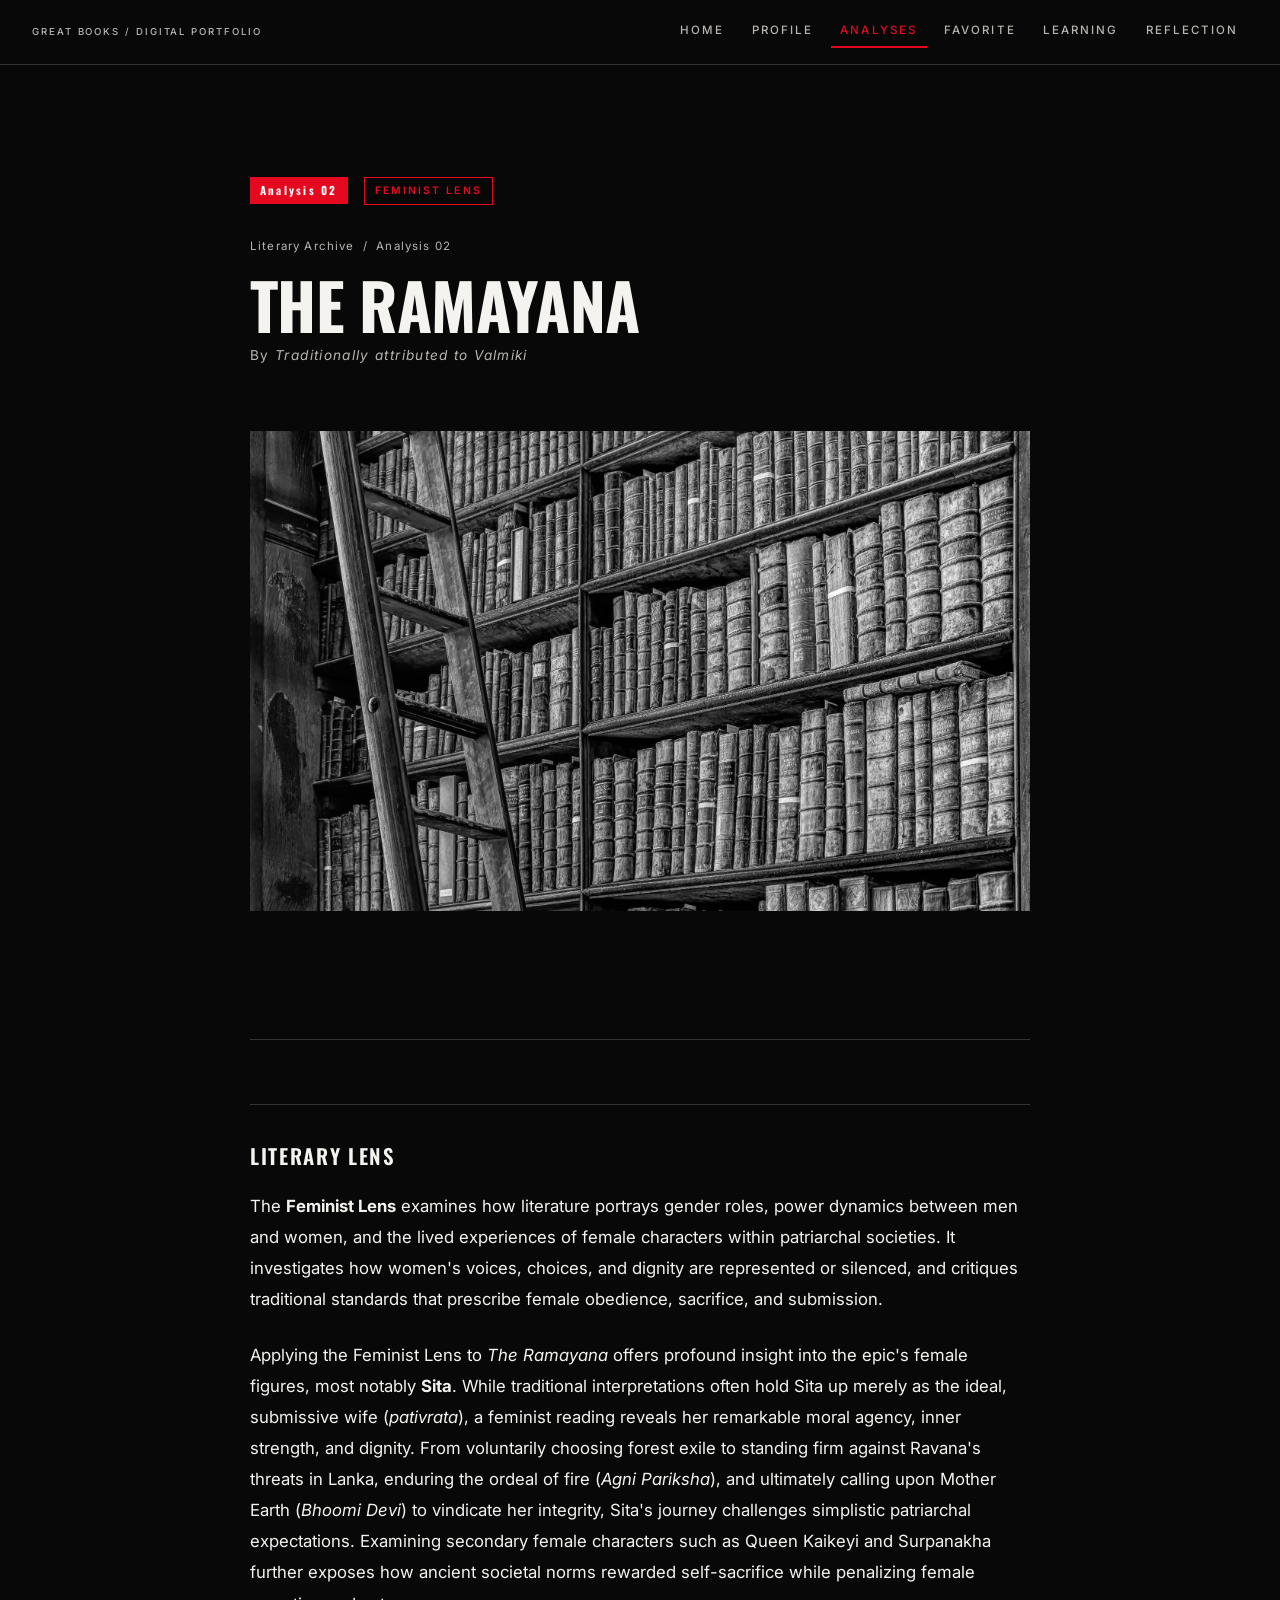
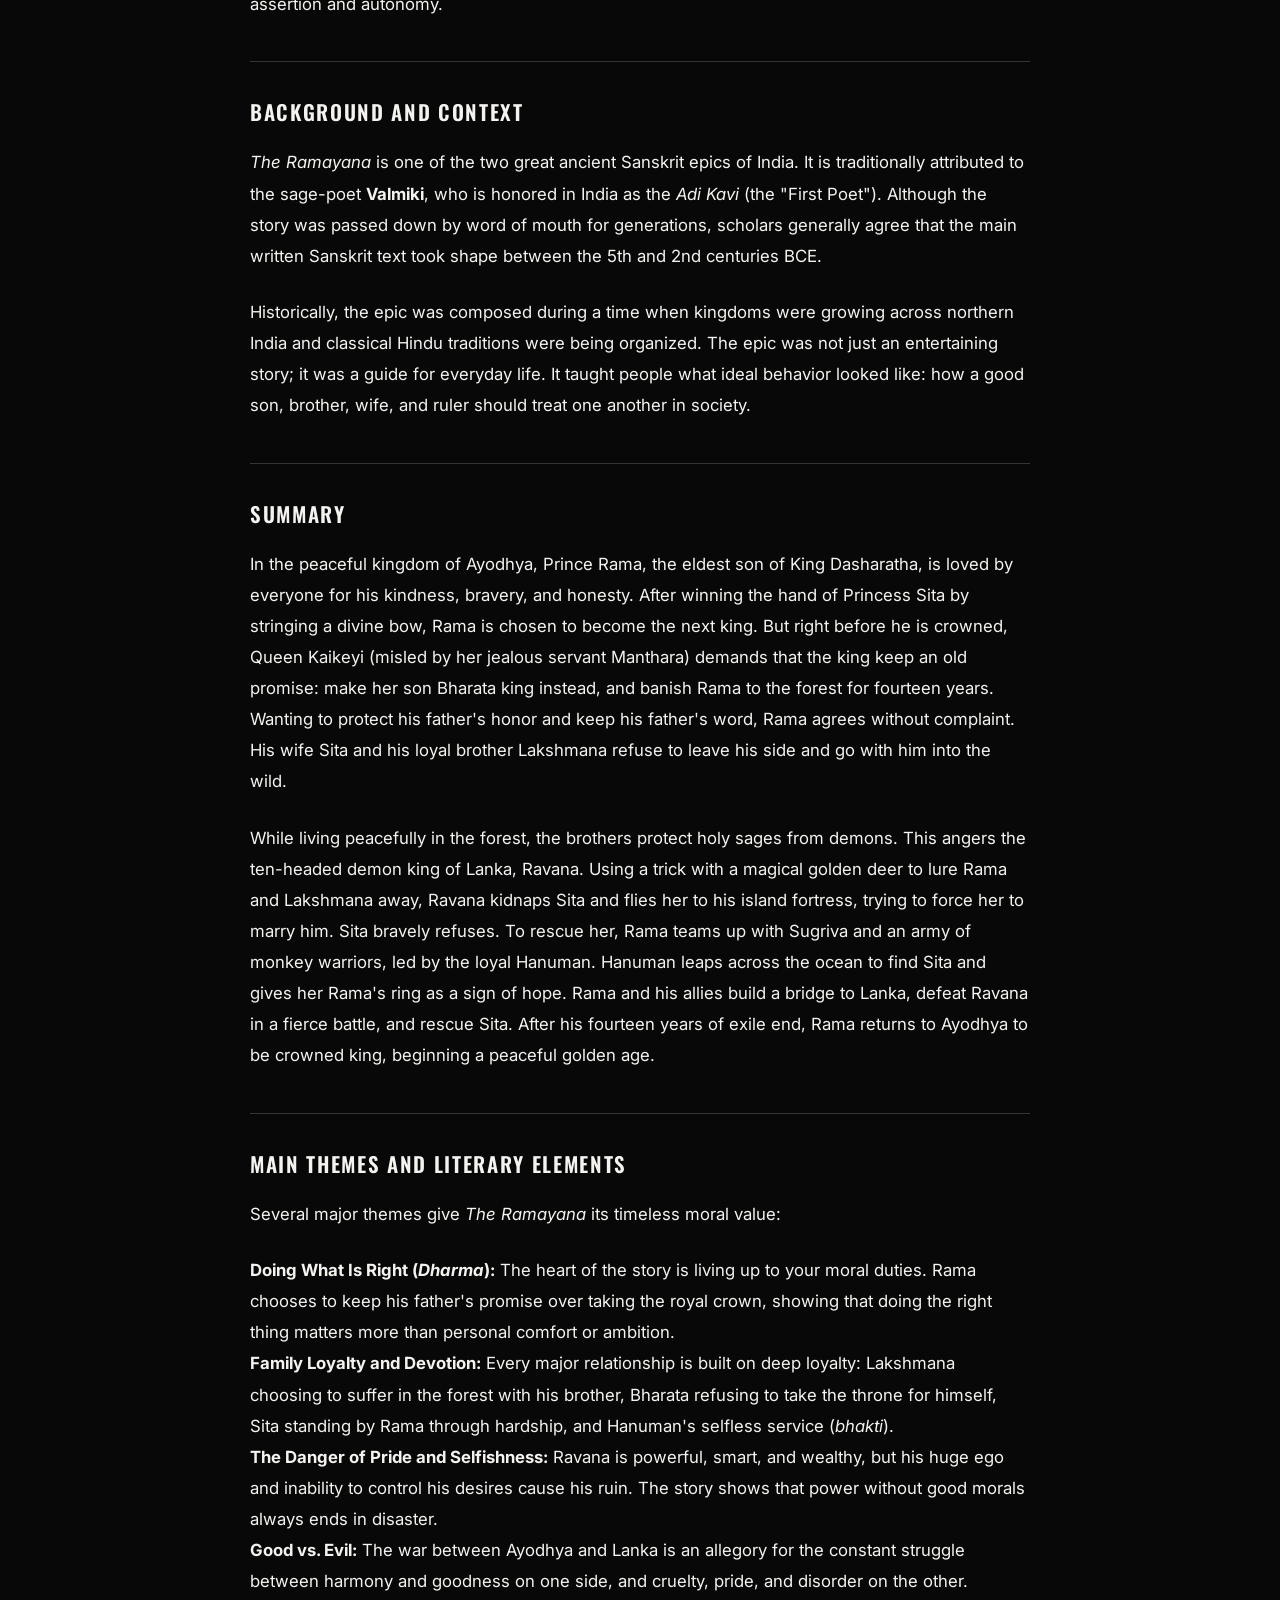
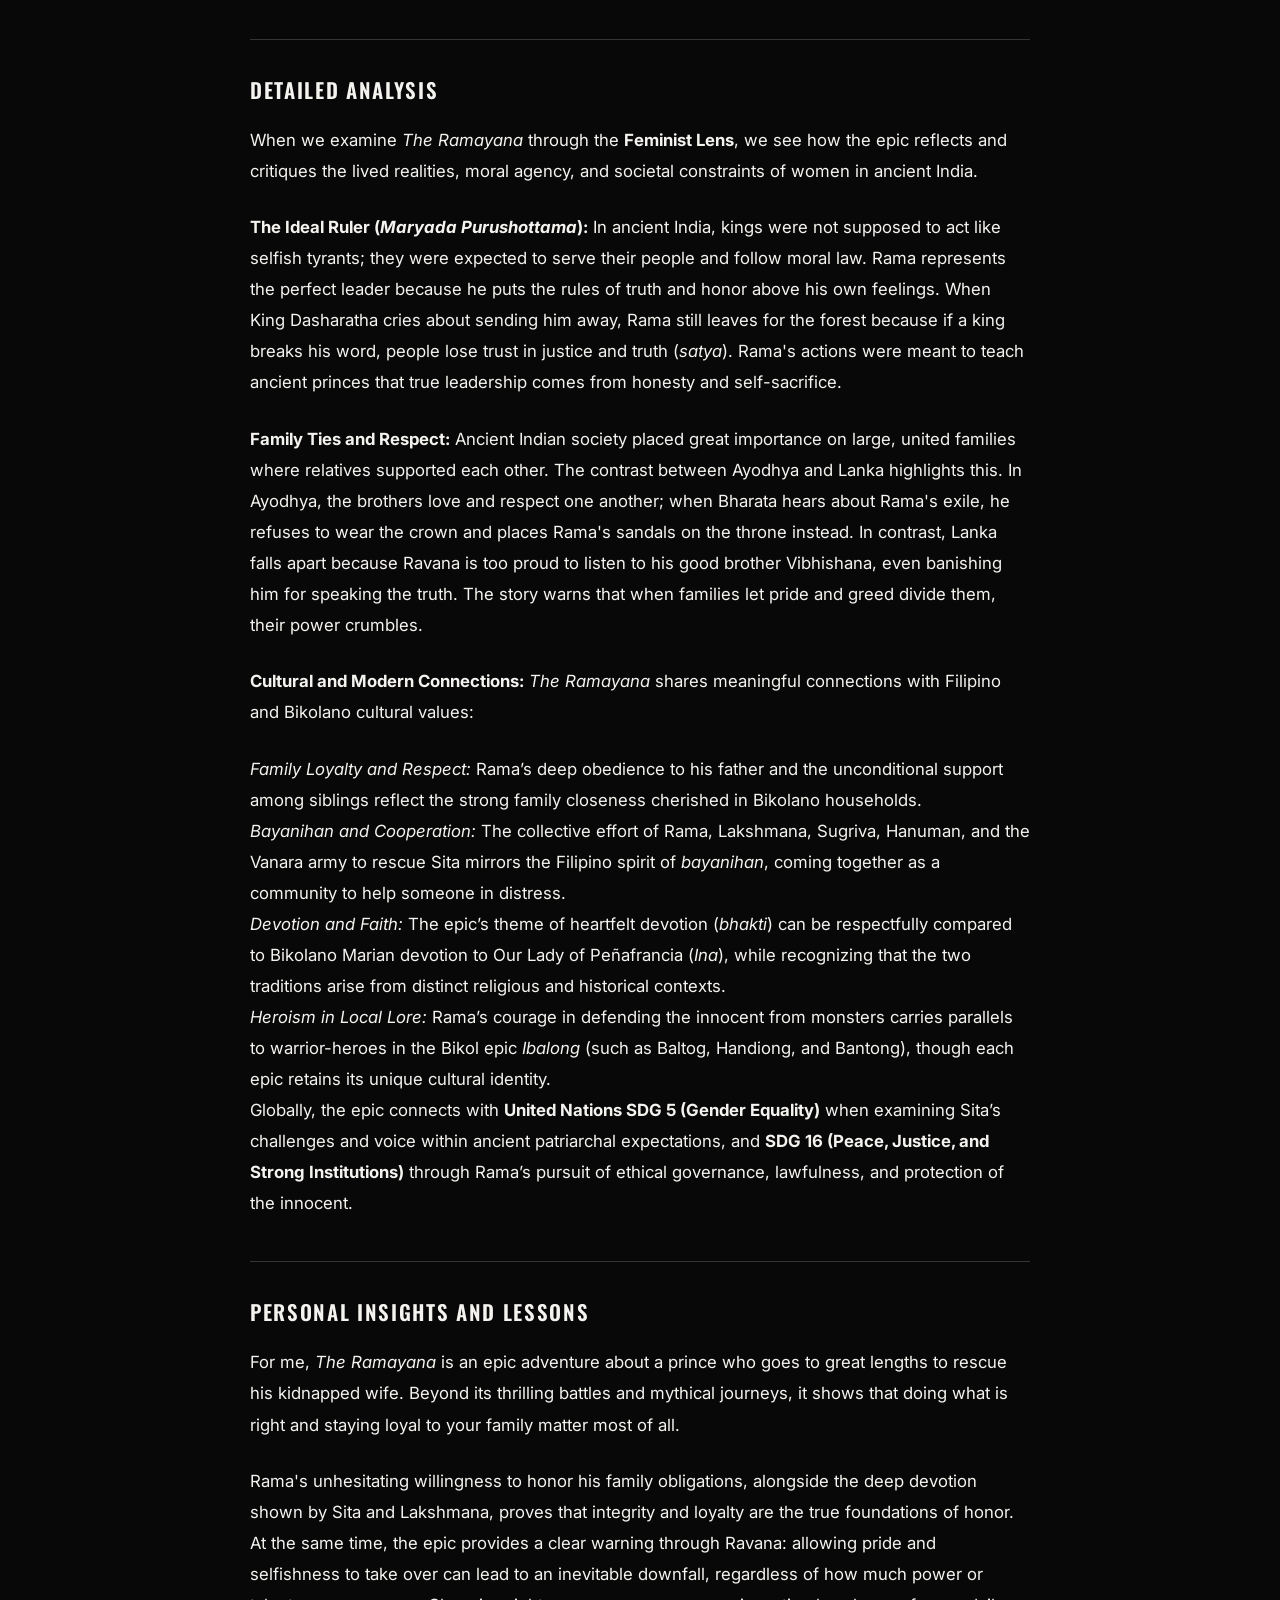
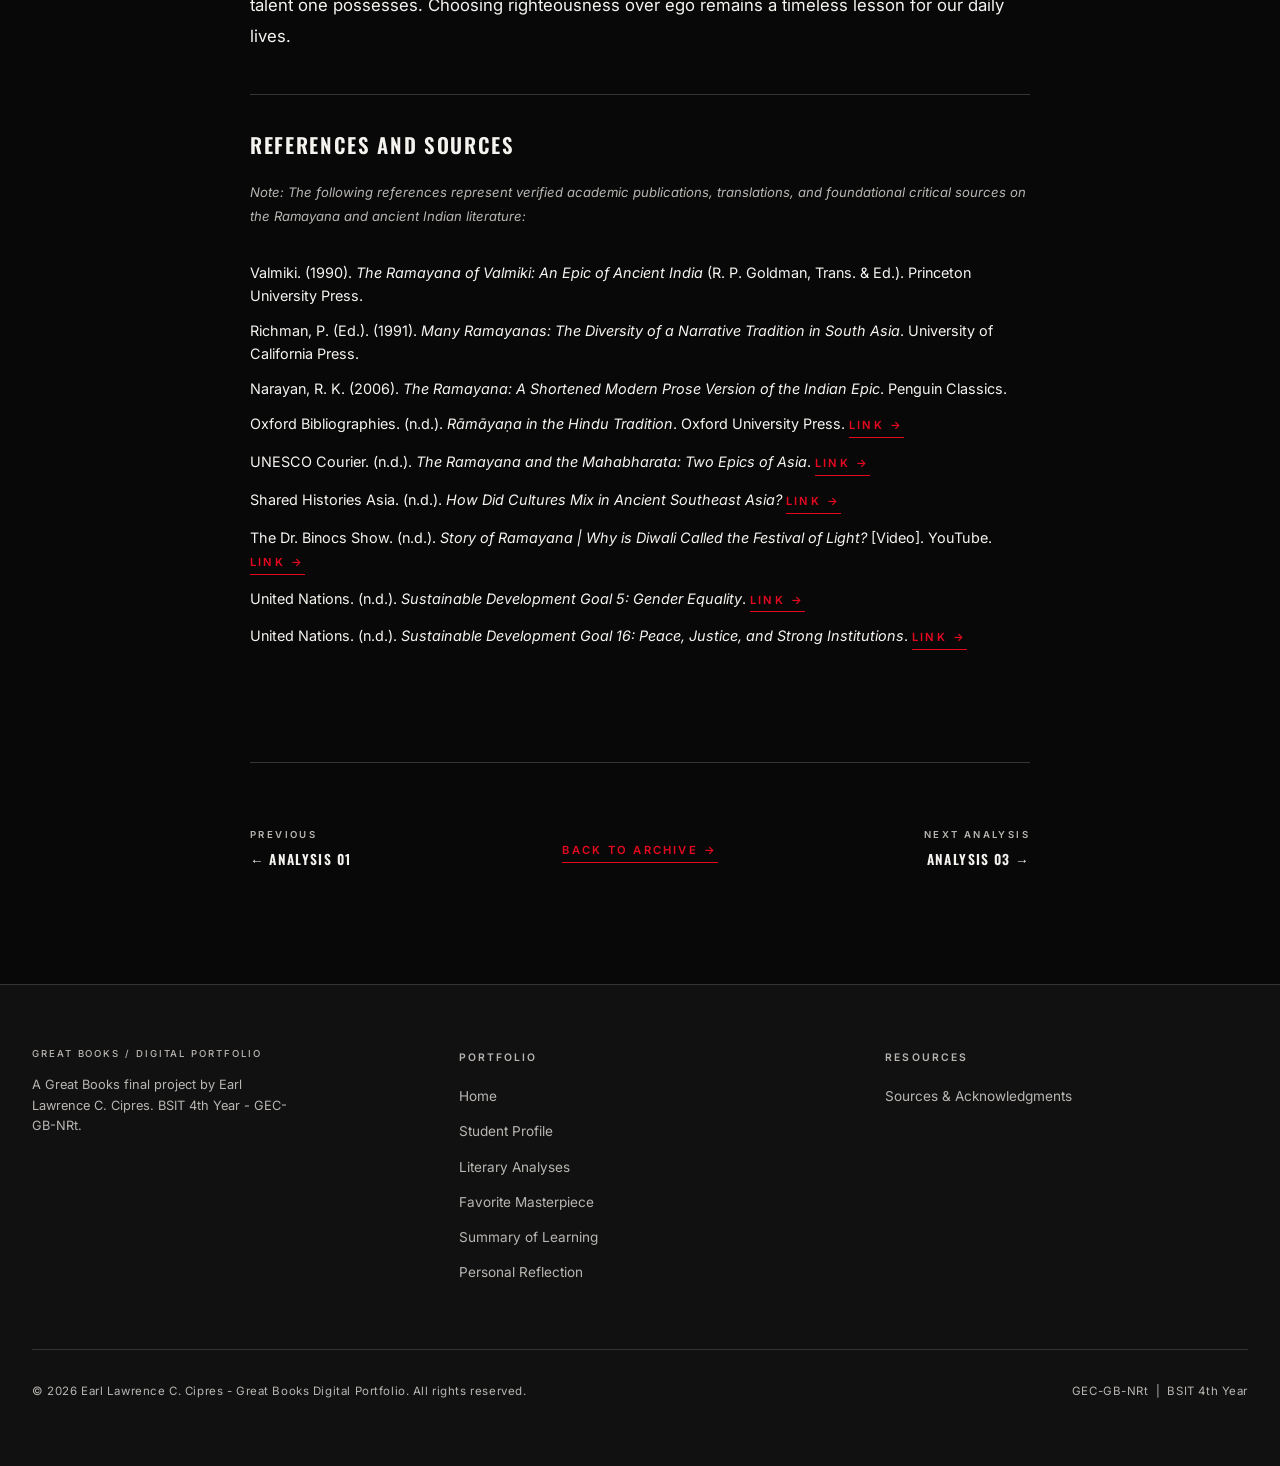
==== analysis-2.html @ d3395dc5 "Initial commit - Great Books Digital Portfolio" ====
<!DOCTYPE html>
<html lang="en">

<head>
  <meta charset="UTF-8" />
  <meta name="viewport" content="width=device-width, initial-scale=1.0" />
  <title>Analysis 02 - The Ramayana - My Literary Journey</title>
  <meta name="description"
    content="Literary analysis 02 of The Ramayana traditionally attributed to Valmiki through a Feminist Lens. Great Books Digital Portfolio by Earl Lawrence C. Cipres." />
  <link rel="stylesheet" href="css/styles.css" />
</head>

<body>

  <!-- HEADER -->
  <header class="site-header" role="banner">
    <div class="container">
      <div class="header-inner">
        <a href="index.html" class="brand" aria-label="My Literary Journey - Home">
          <span class="brand__label">Great Books / Digital Portfolio</span>
        </a>
        <nav class="nav-primary" aria-label="Primary navigation">
          <a href="index.html">Home</a>
          <a href="profile.html">Profile</a>
          <a href="analyses.html" class="active">Analyses</a>
          <a href="favorite.html">Favorite</a>
          <a href="learning.html">Learning</a>
          <a href="reflection.html">Reflection</a>
        </nav>
        <button class="nav-toggle" id="nav-toggle" aria-expanded="false" aria-controls="nav-mobile"
          aria-label="Open navigation">
          <span></span><span></span><span></span>
        </button>
      </div>
    </div>
    <nav class="nav-mobile" id="nav-mobile" aria-label="Mobile navigation">
      <a href="index.html">Home</a>
      <a href="profile.html">Profile</a>
      <a href="analyses.html" class="active">Analyses</a>
      <a href="favorite.html">Favorite</a>
      <a href="learning.html">Learning</a>
      <a href="reflection.html">Reflection</a>
      <a href="sources.html">Sources</a>
    </nav>
  </header>

  <main id="main-content">
    <div class="container" style="padding-block: var(--space-xl);">
      <div class="reading-width">

        <!-- Analysis Hero -->
        <header class="analysis-hero">

          <div class="analysis-hero-label">
            <span class="num-badge">Analysis 02</span>
            <span class="lens-tag">Feminist Lens</span>
          </div>

          <p style="font-size:0.72rem;color:var(--text-secondary);letter-spacing:0.1em;margin-bottom:var(--space-sm);">
            <a href="analyses.html" style="color:var(--text-secondary);transition:color 0.2s;"
              onmouseover="this.style.color='var(--accent-red)'"
              onmouseout="this.style.color='var(--text-secondary)'">Literary Archive</a>
            &nbsp;/&nbsp; Analysis 02
          </p>

          <h1 class="headline-lg">The Ramayana</h1>

          <p
            style="font-family:var(--font-body);font-size:0.85rem;color:var(--text-secondary);letter-spacing:0.1em;margin-top:0.5rem;">
            By <em>Traditionally attributed to Valmiki</em>
          </p>

          <!-- Hero Image -->
          <div class="analysis-img-wrap">
            <img src="assets/images/archive-literature.jfif" alt="The Ramayana - traditionally attributed to Valmiki"
              class="img-grayscale" style="width:100%;max-height:480px;object-fit:cover;display:block;"
              loading="lazy" />
          </div>

        </header>

        <!--
          =======================================================
           ANALYSIS BODY: The Ramayana
          =======================================================
        -->
        <article class="analysis-body">

          <!-- ── SECTION 1: LITERARY LENS ──────────────────── -->
          <h2>Literary Lens</h2>
          <p>
            The <strong>Feminist Lens</strong> examines how literature portrays gender roles, power dynamics between men
            and women, and the lived experiences of female characters within patriarchal societies. It investigates how
            women's voices, choices, and dignity are represented or silenced, and critiques traditional standards that
            prescribe female obedience, sacrifice, and submission.
          </p>
          <p>
            Applying the Feminist Lens to <em>The Ramayana</em> offers profound insight into the epic's female figures,
            most notably <strong>Sita</strong>. While traditional interpretations often hold Sita up merely as the ideal,
            submissive wife (<em>pativrata</em>), a feminist reading reveals her remarkable moral agency, inner strength,
            and dignity. From voluntarily choosing forest exile to standing firm against Ravana's threats in Lanka,
            enduring the ordeal of fire (<em>Agni Pariksha</em>), and ultimately calling upon Mother Earth (<em>Bhoomi Devi</em>)
            to vindicate her integrity, Sita's journey challenges simplistic patriarchal expectations. Examining secondary
            female characters such as Queen Kaikeyi and Surpanakha further exposes how ancient societal norms rewarded
            self-sacrifice while penalizing female assertion and autonomy.
          </p>

          <!-- ── SECTION 2: BACKGROUND / CONTEXT ────────────── -->
          <h2>Background and Context</h2>
          <p>
            <em>The Ramayana</em> is one of the two great ancient Sanskrit epics of India. It is traditionally
            attributed to the sage-poet <strong>Valmiki</strong>, who is honored in India as the <em>Adi Kavi</em> (the
            "First Poet"). Although the story was passed down by word of mouth for generations, scholars generally agree
            that the main written Sanskrit text took shape between the 5th and 2nd centuries BCE.
          </p>
          <p>
            Historically, the epic was composed during a time when kingdoms were growing across northern India and
            classical Hindu traditions were being organized. The epic was not just an entertaining story; it was a guide
            for everyday life. It taught people what ideal behavior looked like: how a good son, brother, wife, and ruler
            should treat one another in society.
          </p>

          <!-- ── SECTION 3: SUMMARY ───────────────────────────── -->
          <h2>Summary</h2>
          <p>
            In the peaceful kingdom of Ayodhya, Prince Rama, the eldest son of King Dasharatha, is loved by everyone for
            his kindness, bravery, and honesty. After winning the hand of Princess Sita by stringing a divine bow, Rama
            is chosen to become the next king. But right before he is crowned, Queen Kaikeyi (misled by her jealous servant Manthara) demands that the king keep an old promise: make her son Bharata king instead, and banish
            Rama to the forest for fourteen years. Wanting to protect his father's honor and keep his father's word,
            Rama agrees without complaint. His wife Sita and his loyal brother Lakshmana refuse to leave his side and go
            with him into the wild.
          </p>
          <p>
            While living peacefully in the forest, the brothers protect holy sages from demons. This angers the
            ten-headed demon king of Lanka, Ravana. Using a trick with a magical golden deer to lure Rama and Lakshmana
            away, Ravana kidnaps Sita and flies her to his island fortress, trying to force her to marry him. Sita
            bravely refuses. To rescue her, Rama teams up with Sugriva and an army of monkey warriors, led by the loyal
            Hanuman. Hanuman leaps across the ocean to find Sita and gives her Rama's ring as a sign of hope. Rama and
            his allies build a bridge to Lanka, defeat Ravana in a fierce battle, and rescue Sita. After his fourteen
            years of exile end, Rama returns to Ayodhya to be crowned king, beginning a peaceful golden age.
          </p>

          <!-- ── SECTION 4: MAIN THEMES AND LITERARY ELEMENTS ── -->
          <h2>Main Themes and Literary Elements</h2>
          <p>
            Several major themes give <em>The Ramayana</em> its timeless moral value:
          </p>
          <ul>
            <li>
              <strong>Doing What Is Right (<em>Dharma</em>):</strong> The heart of the story is living up to your moral
              duties. Rama chooses to keep his father's promise over taking the royal crown, showing that doing the
              right thing matters more than personal comfort or ambition.
            </li>
            <li>
              <strong>Family Loyalty and Devotion:</strong> Every major relationship is built on deep loyalty: Lakshmana
              choosing to suffer in the forest with his brother, Bharata refusing to take the throne for himself, Sita
              standing by Rama through hardship, and Hanuman's selfless service (<em>bhakti</em>).
            </li>
            <li>
              <strong>The Danger of Pride and Selfishness:</strong> Ravana is powerful, smart, and wealthy, but his huge
              ego and inability to control his desires cause his ruin. The story shows that power without good morals
              always ends in disaster.
            </li>
            <li>
              <strong>Good vs. Evil:</strong> The war between Ayodhya and Lanka is an allegory for the constant struggle
              between harmony and goodness on one side, and cruelty, pride, and disorder on the other.
            </li>
          </ul>

          <!-- ── SECTION 5: DETAILED ANALYSIS ─────────────────── -->
          <h2>Detailed Analysis</h2>
          <p>
            When we examine <em>The Ramayana</em> through the <strong>Feminist Lens</strong>, we see how
            the epic reflects and critiques the lived realities, moral agency, and societal constraints of women in ancient India.
          </p>
          <p>
            <strong>The Ideal Ruler (<em>Maryada Purushottama</em>):</strong> In ancient India, kings were not supposed
            to act like selfish tyrants; they were expected to serve their people and follow moral law. Rama represents
            the perfect leader because he puts the rules of truth and honor above his own feelings. When King Dasharatha
            cries about sending him away, Rama still leaves for the forest because if a king breaks his word, people
            lose trust in justice and truth (<em>satya</em>). Rama's actions were meant to teach ancient princes that
            true leadership comes from honesty and self-sacrifice.
          </p>
          <p>
            <strong>Family Ties and Respect:</strong> Ancient Indian society placed great importance on large, united
            families where relatives supported each other. The contrast between Ayodhya and Lanka highlights this. In
            Ayodhya, the brothers love and respect one another; when Bharata hears about Rama's exile, he refuses to
            wear the crown and places Rama's sandals on the throne instead. In contrast, Lanka falls apart because
            Ravana is too proud to listen to his good brother Vibhishana, even banishing him for speaking the truth. The
            story warns that when families let pride and greed divide them, their power crumbles.
          </p>
          <p>
            <strong>Cultural and Modern Connections:</strong>
            <em>The Ramayana</em> shares meaningful connections with Filipino and Bikolano cultural values:
          </p>
          <ul>
            <li>
              <em>Family Loyalty and Respect:</em> Rama’s deep obedience to his father and the unconditional support
              among siblings reflect the strong family closeness cherished in Bikolano households.
            </li>
            <li>
              <em>Bayanihan and Cooperation:</em> The collective effort of Rama, Lakshmana, Sugriva, Hanuman, and the
              Vanara army to rescue Sita mirrors the Filipino spirit of <em>bayanihan</em>, coming together as a
              community to help someone in distress.
            </li>
            <li>
              <em>Devotion and Faith:</em> The epic’s theme of heartfelt devotion (<em>bhakti</em>) can be respectfully
              compared to Bikolano Marian devotion to Our Lady of Peñafrancia (<em>Ina</em>), while recognizing that the
              two traditions arise from distinct religious and historical contexts.
            </li>
            <li>
              <em>Heroism in Local Lore:</em> Rama’s courage in defending the innocent from monsters carries parallels
              to warrior-heroes in the Bikol epic <em>Ibalong</em> (such as Baltog, Handiong, and Bantong), though each
              epic retains its unique cultural identity.
            </li>
          </ul>
          <p>
            Globally, the epic connects with <strong>United Nations SDG 5 (Gender Equality)</strong> when examining
            Sita’s challenges and voice within ancient patriarchal expectations, and <strong>SDG 16 (Peace, Justice, and
              Strong Institutions)</strong> through Rama’s pursuit of ethical governance, lawfulness, and protection of
            the innocent.
          </p>

          <!-- ── SECTION 6: PERSONAL INSIGHTS AND LESSONS ─────── -->
          <h2>Personal Insights and Lessons</h2>
          <p>
            For me, <em>The Ramayana</em> is an epic adventure about a prince who goes to great lengths to rescue his
            kidnapped wife. Beyond its thrilling battles and mythical journeys, it shows that doing what is right and
            staying loyal to your family matter most of all.
          </p>
          <p>
            Rama's unhesitating willingness to honor his family obligations, alongside the deep devotion shown by Sita
            and Lakshmana, proves that integrity and loyalty are the true foundations of honor. At the same time, the
            epic provides a clear warning through Ravana: allowing pride and selfishness to take over can lead to an
            inevitable downfall, regardless of how much power or talent one possesses. Choosing righteousness over ego
            remains a timeless lesson for our daily lives.
          </p>

          <!-- ── SECTION 7: REFERENCES AND SOURCES ────────────── -->
          <h2>References and Sources</h2>
          <p style="font-size:0.82rem;color:var(--text-secondary);margin-bottom:var(--space-md);">
            <em>Note: The following references represent verified academic publications, translations, and foundational
              critical sources on the Ramayana and ancient Indian literature:</em>
          </p>
          <ul>
            <li style="margin-bottom:0.75rem;font-size:0.9rem;line-height:1.6;">
              Valmiki. (1990). <em>The Ramayana of Valmiki: An Epic of Ancient India</em> (R. P. Goldman, Trans. &amp;
              Ed.). Princeton University Press.
            </li>
            <li style="margin-bottom:0.75rem;font-size:0.9rem;line-height:1.6;">
              Richman, P. (Ed.). (1991). <em>Many Ramayanas: The Diversity of a Narrative Tradition in South Asia</em>. University of California Press.
            </li>
            <li style="margin-bottom:0.75rem;font-size:0.9rem;line-height:1.6;">
              Narayan, R. K. (2006). <em>The Ramayana: A Shortened Modern Prose Version of the Indian Epic</em>. Penguin
              Classics.
            </li>
            <li style="margin-bottom:0.75rem;font-size:0.9rem;line-height:1.6;">
              Oxford Bibliographies. (n.d.). <em>Rāmāyaṇa in the Hindu Tradition</em>. Oxford University Press. <a
                href="https://academic.oup.com/reference/62357/reference-article-abstract/554506082" target="_blank"
                rel="noopener" class="read-link">Link</a>
            </li>
            <li style="margin-bottom:0.75rem;font-size:0.9rem;line-height:1.6;">
              UNESCO Courier. (n.d.). <em>The Ramayana and the Mahabharata: Two Epics of Asia</em>. <a
                href="https://courier.unesco.org/en/articles/ramayana-and-mahabharata-two-epics-asia" target="_blank"
                rel="noopener" class="read-link">Link</a>
            </li>
            <li style="margin-bottom:0.75rem;font-size:0.9rem;line-height:1.6;">
              Shared Histories Asia. (n.d.). <em>How Did Cultures Mix in Ancient Southeast Asia?</em> <a
                href="https://sharedhistories.asia/units/u2/l5/" target="_blank" rel="noopener"
                class="read-link">Link</a>
            </li>
            <li style="margin-bottom:0.75rem;font-size:0.9rem;line-height:1.6;">
              The Dr. Binocs Show. (n.d.). <em>Story of Ramayana | Why is Diwali Called the Festival of Light?</em>
              [Video]. YouTube. <a href="https://www.youtube.com/watch?v=cvCv7kTcRXI" target="_blank" rel="noopener"
                class="read-link">Link</a>
            </li>
            <li style="margin-bottom:0.75rem;font-size:0.9rem;line-height:1.6;">
              United Nations. (n.d.). <em>Sustainable Development Goal 5: Gender Equality</em>. <a
                href="https://sdgs.un.org/goals/goal5" target="_blank" rel="noopener" class="read-link">Link</a>
            </li>
            <li style="margin-bottom:0.75rem;font-size:0.9rem;line-height:1.6;">
              United Nations. (n.d.). <em>Sustainable Development Goal 16: Peace, Justice, and Strong Institutions</em>.
              <a href="https://sdgs.un.org/goals/goal16" target="_blank" rel="noopener" class="read-link">Link</a>
            </li>
          </ul>

        </article>

        <!-- Analysis Navigation -->
        <nav class="analysis-nav" aria-label="Analysis navigation">
          <div class="analysis-nav__prev">
            <span class="analysis-nav__label">Previous</span>
            <a href="analysis-1.html" class="analysis-nav__link">&#8592; Analysis 01</a>
          </div>
          <div class="analysis-nav__center">
            <a href="analyses.html" class="read-link">Back to Archive</a>
          </div>
          <div class="analysis-nav__next">
            <span class="analysis-nav__label">Next Analysis</span>
            <a href="analysis-3.html" class="analysis-nav__link">Analysis 03 &#8594;</a>
          </div>
        </nav>

      </div>
    </div>
  </main>

  <!-- FOOTER -->
  <footer class="site-footer" role="contentinfo">
    <div class="container">
      <div class="footer-inner">
        <div class="footer-brand">
          <a href="index.html" class="brand">
            <span class="brand__label">Great Books / Digital Portfolio</span>
          </a>
          <p>A Great Books final project by Earl Lawrence C. Cipres. BSIT 4th Year - GEC-GB-NRt.</p>
        </div>
        <nav class="footer-nav" aria-label="Footer portfolio sections">
          <h4>Portfolio</h4>
          <ul>
            <li><a href="index.html">Home</a></li>
            <li><a href="profile.html">Student Profile</a></li>
            <li><a href="analyses.html">Literary Analyses</a></li>
            <li><a href="favorite.html">Favorite Masterpiece</a></li>
            <li><a href="learning.html">Summary of Learning</a></li>
            <li><a href="reflection.html">Personal Reflection</a></li>
          </ul>
        </nav>
        <div class="footer-links">
          <h4>Resources</h4>
          <ul>
            <li><a href="sources.html">Sources &amp; Acknowledgments</a></li>
          </ul>
        </div>
      </div>
      <div class="footer-bottom">
        <p>&copy; 2026 Earl Lawrence C. Cipres - Great Books Digital Portfolio. All rights reserved.</p>
        <p>GEC-GB-NRt &nbsp;|&nbsp; BSIT 4th Year</p>
      </div>
    </div>
  </footer>

  <script src="js/main.js"></script>
</body>

</html>
---- css/styles.css ----
/* ============================================================
   MY LITERARY JOURNEY — GREAT BOOKS DIGITAL PORTFOLIO
   Main Stylesheet
   ============================================================ */

/* ---- Google Fonts ---- */
@import url('https://fonts.googleapis.com/css2?family=Oswald:wght@300;400;500;600;700&family=Inter:wght@300;400;500;600;700&family=Cormorant+Garamond:ital,wght@0,400;0,600;1,400;1,600&display=swap');

/* ---- CSS Variables ---- */
:root {
  --bg-main:        #080808;
  --bg-secondary:   #111111;
  --bg-card:        #171717;
  --accent-red:     #E50920;
  --dark-red:       #A80F1B;
  --text-primary:   #F5F3EF;
  --text-secondary: #B9B6B2;
  --divider:        #343434;
  --cream:          #F1EFEA;
  --cream-text:     #171717;

  --font-heading:  'Oswald', sans-serif;
  --font-body:     'Inter', sans-serif;
  --font-literary: 'Cormorant Garamond', serif;

  --space-xs:  0.5rem;
  --space-sm:  1rem;
  --space-md:  2rem;
  --space-lg:  4rem;
  --space-xl:  7rem;
  --space-xxl: 10rem;

  --max-width:    1280px;
  --reading-width: 780px;
  --border-thin:   1px solid var(--divider);
  --border-red:    2px solid var(--accent-red);

  --transition-fast: 0.2s ease;
  --transition-med:  0.4s ease;
}

/* ---- Reset ---- */
*, *::before, *::after { box-sizing: border-box; margin: 0; padding: 0; }
html { scroll-behavior: smooth; font-size: 16px; }
body {
  background-color: var(--bg-main);
  color: var(--text-primary);
  font-family: var(--font-body);
  line-height: 1.7;
  -webkit-font-smoothing: antialiased;
}
img { display: block; max-width: 100%; height: auto; }
a { color: inherit; text-decoration: none; }
ul, ol { list-style: none; }

/* ---- Layout ---- */
.container { width: 100%; max-width: var(--max-width); margin-inline: auto; padding-inline: var(--space-md); }
.reading-width { max-width: var(--reading-width); margin-inline: auto; }
.sr-only { position: absolute; width: 1px; height: 1px; padding: 0; margin: -1px; overflow: hidden; clip: rect(0,0,0,0); white-space: nowrap; border-width: 0; }

/* ---- Dividers ---- */
.divider { border: none; border-top: var(--border-thin); margin-block: var(--space-lg); }
.divider--sm { margin-block: var(--space-md); }

/* ============================================================ HEADER ============================================================ */
.site-header { position: sticky; top: 0; z-index: 100; background-color: var(--bg-main); border-bottom: var(--border-thin); }
.header-inner { display: flex; align-items: center; justify-content: space-between; height: 64px; gap: var(--space-md); }

.brand { display: flex; flex-direction: column; line-height: 1.1; flex-shrink: 0; }
.brand__mark { font-family: var(--font-heading); font-weight: 700; font-size: 1.25rem; letter-spacing: 0.05em; color: var(--text-primary); }
.brand__mark span { color: var(--accent-red); }
.brand__label { font-family: var(--font-body); font-size: 0.6rem; font-weight: 500; letter-spacing: 0.2em; text-transform: uppercase; color: var(--text-secondary); }

.nav-primary { display: flex; align-items: center; gap: var(--space-xs); }
.nav-primary a { font-family: var(--font-body); font-size: 0.72rem; font-weight: 500; letter-spacing: 0.18em; text-transform: uppercase; color: var(--text-secondary); padding: 0.35rem 0.6rem; border-bottom: 2px solid transparent; transition: color var(--transition-fast), border-color var(--transition-fast); }
.nav-primary a:hover, .nav-primary a:focus-visible { color: var(--text-primary); outline: none; }
.nav-primary a.active { color: var(--accent-red); border-bottom-color: var(--accent-red); }

.nav-toggle { display: none; flex-direction: column; justify-content: center; gap: 5px; background: none; border: none; cursor: pointer; padding: 8px; color: var(--text-primary); }
.nav-toggle span { display: block; width: 24px; height: 2px; background-color: currentColor; transition: transform var(--transition-fast), opacity var(--transition-fast); }
.nav-toggle[aria-expanded="true"] span:nth-child(1) { transform: translateY(7px) rotate(45deg); }
.nav-toggle[aria-expanded="true"] span:nth-child(2) { opacity: 0; }
.nav-toggle[aria-expanded="true"] span:nth-child(3) { transform: translateY(-7px) rotate(-45deg); }

.nav-mobile { display: none; flex-direction: column; background-color: var(--bg-secondary); border-top: var(--border-thin); padding: var(--space-sm) var(--space-md); gap: 0; }
.nav-mobile.is-open { display: flex; }
.nav-mobile a { font-family: var(--font-body); font-size: 0.8rem; font-weight: 500; letter-spacing: 0.15em; text-transform: uppercase; color: var(--text-secondary); padding: 0.9rem 0; border-bottom: var(--border-thin); transition: color var(--transition-fast); }
.nav-mobile a:last-child { border-bottom: none; }
.nav-mobile a:hover { color: var(--text-primary); }
.nav-mobile a.active { color: var(--accent-red); }

/* ============================================================ CLOSING STATEMENT ============================================================ */
.closing-statement { padding-block: var(--space-xl); border-top: var(--border-thin); border-bottom: var(--border-thin); text-align: center; background-color: var(--bg-main); margin-bottom: 0; }
.closing-statement blockquote { max-width: 780px; margin-inline: auto; font-family: var(--font-heading); font-size: clamp(1.1rem, 2vw, 1.6rem); font-weight: 300; font-style: italic; color: var(--text-primary); line-height: 1.55; letter-spacing: 0.01em; }
.closing-statement cite { display: block; margin-top: var(--space-sm); font-size: 0.65rem; font-weight: 600; letter-spacing: 0.2em; text-transform: uppercase; color: var(--accent-red); font-style: normal; }

/* ============================================================ FOOTER ============================================================ */
.site-footer { background-color: var(--bg-secondary); border-top: var(--border-thin); padding-block: var(--space-lg); }
.footer-inner { display: grid; grid-template-columns: 1fr 1fr 1fr; gap: var(--space-lg); align-items: start; }
.footer-brand .brand__mark { font-size: 1.5rem; }
.footer-brand p { font-size: 0.8rem; color: var(--text-secondary); margin-top: var(--space-sm); line-height: 1.6; max-width: 260px; }
.footer-nav h4, .footer-links h4 { font-family: var(--font-body); font-size: 0.65rem; font-weight: 600; letter-spacing: 0.2em; text-transform: uppercase; color: var(--text-secondary); margin-bottom: var(--space-sm); }
.footer-nav ul, .footer-links ul { display: flex; flex-direction: column; gap: 0.5rem; }
.footer-nav a, .footer-links a { font-size: 0.85rem; color: var(--text-secondary); transition: color var(--transition-fast); }
.footer-nav a:hover, .footer-links a:hover { color: var(--accent-red); }
.footer-bottom { border-top: var(--border-thin); margin-top: var(--space-lg); padding-top: var(--space-md); display: flex; align-items: center; justify-content: space-between; flex-wrap: wrap; gap: var(--space-sm); }
.footer-bottom p { font-size: 0.72rem; color: var(--text-secondary); letter-spacing: 0.05em; }

/* ============================================================ TYPOGRAPHY ============================================================ */
.eyebrow { display: inline-block; font-family: var(--font-body); font-size: 0.65rem; font-weight: 600; letter-spacing: 0.25em; text-transform: uppercase; color: var(--text-secondary); margin-bottom: var(--space-sm); }
.eyebrow--red { color: var(--accent-red); }

.headline-xl { font-family: var(--font-heading); font-weight: 700; font-size: clamp(3rem, 7vw, 7rem); line-height: 0.95; letter-spacing: -0.01em; text-transform: uppercase; color: var(--text-primary); }
.headline-lg { font-family: var(--font-heading); font-weight: 700; font-size: clamp(2rem, 5vw, 4.5rem); line-height: 1; letter-spacing: -0.01em; text-transform: uppercase; color: var(--text-primary); }
.headline-md { font-family: var(--font-heading); font-weight: 600; font-size: clamp(1.5rem, 3vw, 2.5rem); line-height: 1.1; letter-spacing: 0.02em; text-transform: uppercase; color: var(--text-primary); }
.headline-sm { font-family: var(--font-heading); font-weight: 600; font-size: clamp(1.1rem, 2vw, 1.6rem); line-height: 1.15; letter-spacing: 0.05em; text-transform: uppercase; color: var(--text-primary); }

.text-red { color: var(--accent-red); }
.text-secondary { color: var(--text-secondary); }

.literary-quote { font-family: var(--font-literary); font-style: italic; font-size: clamp(1.2rem, 2.5vw, 1.8rem); line-height: 1.5; color: var(--text-secondary); }

/* ============================================================ BUTTONS ============================================================ */
.btn { display: inline-flex; align-items: center; gap: 0.5rem; font-family: var(--font-body); font-size: 0.72rem; font-weight: 600; letter-spacing: 0.2em; text-transform: uppercase; padding: 0.9rem 1.8rem; border: none; cursor: pointer; transition: background-color var(--transition-fast), color var(--transition-fast), transform var(--transition-fast); }
.btn:focus-visible { outline: 2px solid var(--accent-red); outline-offset: 3px; }
.btn-primary { background-color: var(--accent-red); color: #fff; }
.btn-primary:hover { background-color: var(--dark-red); transform: translateY(-1px); }
.btn-outline { background-color: transparent; color: var(--text-primary); border: 1px solid var(--divider); }
.btn-outline:hover { border-color: var(--accent-red); color: var(--accent-red); }
.btn-ghost { background: transparent; color: var(--text-secondary); padding-inline: 0; letter-spacing: 0.15em; }
.btn-ghost:hover { color: var(--accent-red); }

.read-link { display: inline-flex; align-items: center; gap: 0.4rem; font-family: var(--font-body); font-size: 0.7rem; font-weight: 600; letter-spacing: 0.2em; text-transform: uppercase; color: var(--accent-red); border-bottom: 1px solid var(--accent-red); padding-bottom: 2px; transition: gap var(--transition-fast); }
.read-link::after { content: '→'; }
.read-link:hover { gap: 0.7rem; }

/* ============================================================ IMAGE PLACEHOLDER ============================================================ */
.img-placeholder { background-color: var(--bg-card); border: var(--border-thin); display: flex; flex-direction: column; align-items: center; justify-content: center; gap: 0.75rem; min-height: 280px; color: var(--text-secondary); text-align: center; padding: var(--space-md); }
.img-placeholder svg { width: 40px; height: 40px; opacity: 0.3; }
.img-placeholder span { font-size: 0.65rem; font-weight: 600; letter-spacing: 0.2em; text-transform: uppercase; opacity: 0.5; }
.img-placeholder--portrait { min-height: 420px; aspect-ratio: 3/4; }
.img-grayscale { filter: grayscale(100%); transition: filter var(--transition-fast); }
.analyses-preview-card__img { width: 100%; height: 160px; overflow: hidden; margin-bottom: var(--space-sm); }
.analyses-preview-card__img img { width: 100%; height: 100%; object-fit: cover; display: block; filter: grayscale(100%); transition: filter var(--transition-fast); }
.analyses-preview-card:hover .analyses-preview-card__img img { filter: grayscale(40%); }


/* ============================================================ HERO ============================================================ */
.hero { position: relative; overflow: hidden; min-height: 92vh; display: flex; align-items: flex-end; padding-top: var(--space-xl); padding-bottom: var(--space-lg); border-bottom: var(--border-thin); }
.hero-bg { position: absolute; inset: 0; width: 100%; height: 100%; object-fit: cover; filter: grayscale(100%); opacity: 0.22; z-index: 0; }
.hero-bg-overlay { position: absolute; inset: 0; background: linear-gradient(to top, var(--bg-main) 30%, transparent 80%); z-index: 1; }
.hero-content { position: relative; z-index: 2; max-width: 900px; }
.hero-meta { display: flex; align-items: center; gap: var(--space-md); margin-top: var(--space-lg); flex-wrap: wrap; }
.hero-meta-item { font-size: 0.65rem; font-weight: 600; letter-spacing: 0.25em; text-transform: uppercase; color: var(--text-secondary); display: flex; align-items: center; gap: 0.4rem; }
.hero-meta-item::before { content: ''; display: inline-block; width: 20px; height: 1px; background-color: var(--accent-red); }

/* ============================================================ SECTION PREVIEWS ============================================================ */
.section-preview { display: grid; grid-template-columns: 1fr 1fr; gap: 0; border-bottom: var(--border-thin); min-height: 480px; }
.section-preview.reverse { direction: rtl; }
.section-preview.reverse > * { direction: ltr; }
.section-preview__image { overflow: hidden; position: relative; }
.section-preview__image img, .section-preview__image .img-placeholder { width: 100%; height: 100%; object-fit: cover; min-height: 380px; }
.section-preview__content { display: flex; flex-direction: column; justify-content: center; padding: var(--space-xl) var(--space-lg); background-color: var(--bg-main); }
.section-preview__num { font-family: var(--font-heading); font-weight: 700; font-size: 0.65rem; letter-spacing: 0.3em; color: var(--accent-red); margin-bottom: var(--space-sm); }
.section-preview__title { font-family: var(--font-heading); font-weight: 700; font-size: clamp(2rem, 3.5vw, 3rem); line-height: 1.05; text-transform: uppercase; color: var(--text-primary); margin-bottom: var(--space-sm); }
.section-preview__body { font-size: 0.92rem; color: var(--text-secondary); line-height: 1.75; margin-bottom: var(--space-md); max-width: 440px; }


/* ============================================================ ANALYSIS ARCHIVE ============================================================ */
.analysis-entry { display: grid; grid-template-columns: 60px 120px 1fr auto; align-items: center; gap: var(--space-md); padding: var(--space-md) var(--space-sm); border-bottom: var(--border-thin); transition: background-color var(--transition-fast); }
.analysis-entry:hover { background-color: var(--bg-card); }
.analysis-entry__num { font-family: var(--font-heading); font-size: 1.1rem; font-weight: 700; color: var(--accent-red); }
.analysis-entry__title { font-family: var(--font-heading); font-size: clamp(1rem, 1.8vw, 1.4rem); font-weight: 600; text-transform: uppercase; color: var(--text-primary); margin-bottom: 0.25rem; }
.analysis-entry__author { font-size: 0.78rem; color: var(--text-secondary); letter-spacing: 0.05em; margin-bottom: 0.25rem; }
.analysis-entry__lens { font-size: 0.65rem; font-weight: 600; letter-spacing: 0.2em; text-transform: uppercase; color: var(--accent-red); background: rgba(229,9,32,0.08); padding: 2px 8px; display: inline-block; margin-bottom: 0.4rem; }
.analysis-entry__desc { font-size: 0.85rem; color: var(--text-secondary); line-height: 1.6; max-width: 560px; }
.analysis-entry__thumb { width: 120px; height: 90px; overflow: hidden; flex-shrink: 0; }
.analysis-entry__thumb img { width: 100%; height: 100%; object-fit: cover; display: block; filter: grayscale(100%); transition: filter var(--transition-fast); }
.analysis-entry:hover .analysis-entry__thumb img { filter: grayscale(60%); }

/* ============================================================ ANALYSIS ARTICLE ============================================================ */
.analysis-hero { border-bottom: var(--border-thin); padding-bottom: var(--space-lg); margin-bottom: var(--space-lg); }
.analysis-hero-label { display: flex; align-items: center; gap: var(--space-sm); margin-bottom: var(--space-md); flex-wrap: wrap; }
.num-badge { font-family: var(--font-heading); font-size: 0.7rem; font-weight: 700; letter-spacing: 0.2em; color: #fff; background-color: var(--accent-red); padding: 4px 10px; }
.lens-tag { font-size: 0.65rem; font-weight: 600; letter-spacing: 0.2em; text-transform: uppercase; color: var(--accent-red); border: 1px solid var(--accent-red); padding: 4px 10px; }
.analysis-img-wrap { margin-block: var(--space-lg); overflow: hidden; }
.analysis-img-wrap img { width: 100%; max-height: 500px; object-fit: cover; filter: grayscale(100%); }
.analysis-img-wrap .img-placeholder { min-height: 400px; }

.analysis-body { font-size: 1.05rem; line-height: 1.85; color: var(--text-primary); }
.analysis-body p { margin-bottom: 1.5em; }
.analysis-body h2 { font-family: var(--font-heading); font-size: 1.3rem; font-weight: 600; letter-spacing: 0.08em; text-transform: uppercase; color: var(--text-primary); margin-bottom: 0.75em; margin-top: 2em; padding-top: 1.5em; border-top: var(--border-thin); }
.analysis-body h3 { font-family: var(--font-heading); font-size: 1rem; font-weight: 600; letter-spacing: 0.1em; text-transform: uppercase; color: var(--text-secondary); margin-bottom: 0.5em; margin-top: 1.5em; }

.analysis-placeholder { border: 1px dashed var(--divider); padding: var(--space-lg); background-color: var(--bg-card); text-align: center; color: var(--text-secondary); font-size: 0.85rem; letter-spacing: 0.05em; line-height: 2; }
.analysis-placeholder strong { display: block; font-family: var(--font-heading); font-size: 0.65rem; letter-spacing: 0.3em; text-transform: uppercase; color: var(--accent-red); margin-bottom: 0.5rem; }

.analysis-nav { display: grid; grid-template-columns: 1fr auto 1fr; gap: var(--space-md); border-top: var(--border-thin); padding-top: var(--space-lg); margin-top: var(--space-xl); align-items: center; }
.analysis-nav__next { align-items: flex-end; text-align: right; display: flex; flex-direction: column; gap: 0.3rem; }
.analysis-nav__prev { display: flex; flex-direction: column; gap: 0.3rem; }
.analysis-nav__center { text-align: center; }
.analysis-nav__label { font-size: 0.6rem; font-weight: 600; letter-spacing: 0.25em; text-transform: uppercase; color: var(--text-secondary); }
.analysis-nav__link { font-family: var(--font-heading); font-size: 0.85rem; font-weight: 600; letter-spacing: 0.1em; text-transform: uppercase; color: var(--text-primary); transition: color var(--transition-fast); }
.analysis-nav__link:hover { color: var(--accent-red); }

/* ============================================================ CREAM PANEL ============================================================ */
.cream-panel { background-color: var(--cream); color: var(--cream-text); padding: var(--space-xl) var(--space-lg); }
.cream-panel .eyebrow { color: var(--dark-red); }
.cream-panel .headline-lg, .cream-panel .headline-md { color: var(--cream-text); }
.cream-panel p { color: #3a3a3a; line-height: 1.8; }

/* ============================================================ NUMBERED SECTIONS ============================================================ */
.numbered-section { display: grid; grid-template-columns: 100px 1fr; gap: var(--space-lg); padding-block: var(--space-lg); border-bottom: var(--border-thin); }
.numbered-section__num { font-family: var(--font-heading); font-weight: 700; font-size: 4rem; line-height: 1; color: var(--accent-red); opacity: 0.25; flex-shrink: 0; padding-top: 0.2rem; }
.numbered-section__label { font-size: 0.65rem; font-weight: 600; letter-spacing: 0.25em; text-transform: uppercase; color: var(--accent-red); margin-bottom: 0.5rem; }
.numbered-section__title { font-family: var(--font-heading); font-weight: 700; font-size: clamp(1.5rem, 2.5vw, 2.2rem); text-transform: uppercase; color: var(--text-primary); margin-bottom: var(--space-sm); line-height: 1.1; }
.numbered-section__body { font-size: 0.95rem; color: var(--text-secondary); line-height: 1.8; }
.numbered-section__body p { margin-bottom: 1em; }

/* ============================================================ PROFILE ============================================================ */
.profile-layout { display: grid; grid-template-columns: 360px 1fr; gap: var(--space-xl); align-items: start; }
.profile-photo-wrap { position: sticky; top: 90px; }
.profile-photo-container { position: relative; width: 100%; aspect-ratio: 3/4; overflow: hidden; background-color: var(--bg-card); border: var(--border-thin); }
.profile-photo { width: 100%; height: 100%; aspect-ratio: 3/4; object-fit: cover; filter: none; display: block; transition: transform var(--transition-med); }
.profile-photo-container:hover .profile-photo { transform: scale(1.02); }
.profile-photo-placeholder { width: 100%; height: 100%; aspect-ratio: 3/4; background-color: var(--bg-card); border: var(--border-thin); display: flex; flex-direction: column; align-items: center; justify-content: center; gap: 1rem; color: var(--text-secondary); }
.profile-photo-placeholder svg { width: 56px; height: 56px; opacity: 0.25; }
.profile-photo-placeholder p { font-size: 0.65rem; font-weight: 600; letter-spacing: 0.2em; text-transform: uppercase; opacity: 0.4; text-align: center; line-height: 1.6; }

.profile-info-table { margin-bottom: var(--space-lg); width: 100%; border-collapse: collapse; }
.profile-info-table tr { border-bottom: var(--border-thin); }
.profile-info-table td { padding-block: 0.6rem; font-size: 0.85rem; vertical-align: top; }
.profile-info-table td:first-child { font-weight: 600; letter-spacing: 0.1em; text-transform: uppercase; color: var(--text-secondary); font-size: 0.7rem; width: 130px; padding-right: var(--space-sm); }
.profile-info-table td:last-child { color: var(--text-primary); }

.profile-section { margin-bottom: var(--space-lg); }
.profile-section__label { font-family: var(--font-body); font-size: 0.65rem; font-weight: 600; letter-spacing: 0.25em; text-transform: uppercase; color: var(--accent-red); margin-bottom: var(--space-sm); padding-bottom: var(--space-sm); border-bottom: var(--border-thin); }
.profile-section__body { font-size: 0.95rem; color: var(--text-secondary); line-height: 1.85; }
.profile-section__body p { margin-bottom: 1em; }

/* ============================================================ FAVORITE ============================================================ */
.favorite-feature { display: grid; grid-template-columns: 1fr 1fr; gap: 0; border-bottom: var(--border-thin); min-height: 600px; }
.favorite-feature__image { position: relative; overflow: hidden; }
.favorite-feature__image img { width: 100%; height: 100%; object-fit: cover; filter: grayscale(100%); }
.favorite-feature__image .img-placeholder { height: 100%; min-height: 500px; }
.favorite-feature__content { background-color: var(--bg-secondary); padding: var(--space-xl) var(--space-lg); display: flex; flex-direction: column; justify-content: center; }

/* ============================================================ SOURCES ============================================================ */
.sources-list { display: flex; flex-direction: column; gap: 0; }
.source-item { display: grid; grid-template-columns: 40px 1fr; gap: var(--space-sm); padding-block: var(--space-md); border-bottom: var(--border-thin); align-items: start; }
.source-item__num { font-family: var(--font-heading); font-size: 0.65rem; font-weight: 700; color: var(--accent-red); letter-spacing: 0.1em; padding-top: 2px; }
.source-item__title { font-size: 0.95rem; font-weight: 600; color: var(--text-primary); margin-bottom: 0.2rem; }
.source-item__meta { font-size: 0.82rem; color: var(--text-secondary); line-height: 1.6; }
.source-item__url { display: inline-block; font-size: 0.78rem; color: var(--accent-red); margin-top: 0.25rem; word-break: break-all; }

/* ============================================================ PAGE HEADER ============================================================ */
.page-header { padding-block: var(--space-xl); border-bottom: var(--border-thin); }
.page-subtitle { font-size: 0.85rem; color: var(--text-secondary); letter-spacing: 0.2em; text-transform: uppercase; margin-top: var(--space-sm); }

/* ============================================================ STATEMENT BLOCK ============================================================ */
.statement-block { padding-block: var(--space-xl); text-align: center; border-bottom: var(--border-thin); }
.statement-block .literary-quote { max-width: 760px; margin-inline: auto; font-size: clamp(1.3rem, 2.5vw, 2rem); }

/* ============================================================ ANALYSES PREVIEW GRID ============================================================ */
.analyses-preview-grid { display: grid; grid-template-columns: repeat(3, 1fr); gap: 0; border-top: var(--border-thin); }
.analyses-preview-card { padding: var(--space-lg) var(--space-md); border-right: var(--border-thin); border-bottom: var(--border-thin); transition: background-color var(--transition-fast); }
.analyses-preview-card:nth-child(3n) { border-right: none; }
.analyses-preview-card:hover { background-color: var(--bg-card); }
.analyses-preview-card__num { font-family: var(--font-heading); font-size: 0.7rem; font-weight: 700; color: var(--accent-red); letter-spacing: 0.2em; margin-bottom: 0.5rem; }
.analyses-preview-card__title { font-family: var(--font-heading); font-size: clamp(1rem, 1.5vw, 1.25rem); font-weight: 600; text-transform: uppercase; color: var(--text-primary); margin-bottom: 0.2rem; line-height: 1.2; }
.analyses-preview-card__author { font-family: var(--font-body); font-size: 0.72rem; color: var(--text-secondary); font-style: italic; margin-bottom: 0.4rem; }
.analyses-preview-card__lens { font-size: 0.65rem; font-weight: 600; letter-spacing: 0.2em; text-transform: uppercase; color: var(--text-secondary); margin-bottom: var(--space-sm); }


/* ============================================================ SCROLL REVEAL ============================================================ */
@media (prefers-reduced-motion: no-preference) {
  .reveal { opacity: 0; transform: translateY(28px); transition: opacity 0.65s ease, transform 0.65s ease; }
  .reveal.visible { opacity: 1; transform: none; }
}

/* ============================================================ RESPONSIVE ============================================================ */
@media (max-width: 960px) {
  .nav-primary { display: none; }
  .nav-toggle { display: flex; }
  .footer-inner { grid-template-columns: 1fr 1fr; }
  .footer-brand { grid-column: 1 / -1; }
  .section-preview { grid-template-columns: 1fr; min-height: auto; }
  .section-preview.reverse { direction: ltr; }
  .section-preview__content { padding: var(--space-lg) var(--space-md); }
  .section-preview__image img, .section-preview__image .img-placeholder { min-height: 280px; }
  .profile-layout { grid-template-columns: 1fr; }
  .profile-photo-wrap { position: static; max-width: 340px; }
  .favorite-feature { grid-template-columns: 1fr; }
  .analyses-preview-grid { grid-template-columns: 1fr 1fr; }
  .analyses-preview-card:nth-child(3n) { border-right: var(--border-thin); }
  .analyses-preview-card:nth-child(2n) { border-right: none; }
  .analysis-nav { grid-template-columns: 1fr 1fr; }
  .analysis-nav__center { grid-column: 1 / -1; order: -1; margin-bottom: var(--space-sm); }
}

@media (max-width: 640px) {
  :root { --space-lg: 2.5rem; --space-xl: 4rem; }
  .hero { min-height: 80vh; }
  .numbered-section { grid-template-columns: 1fr; gap: var(--space-sm); }
  .numbered-section__num { font-size: 2rem; opacity: 0.4; }
  .footer-inner { grid-template-columns: 1fr; }
  .analyses-preview-grid { grid-template-columns: 1fr; }
  .analyses-preview-card { border-right: none; }
  .analysis-entry { grid-template-columns: 50px 1fr; }
  .analysis-entry__thumb { display: none; }
  .analysis-entry > *:last-child { grid-column: 2; }
  .analysis-nav { grid-template-columns: 1fr; gap: var(--space-sm); }
  .analysis-nav__next { align-items: flex-start; text-align: left; }
  .hero-meta { flex-direction: column; align-items: flex-start; }
}
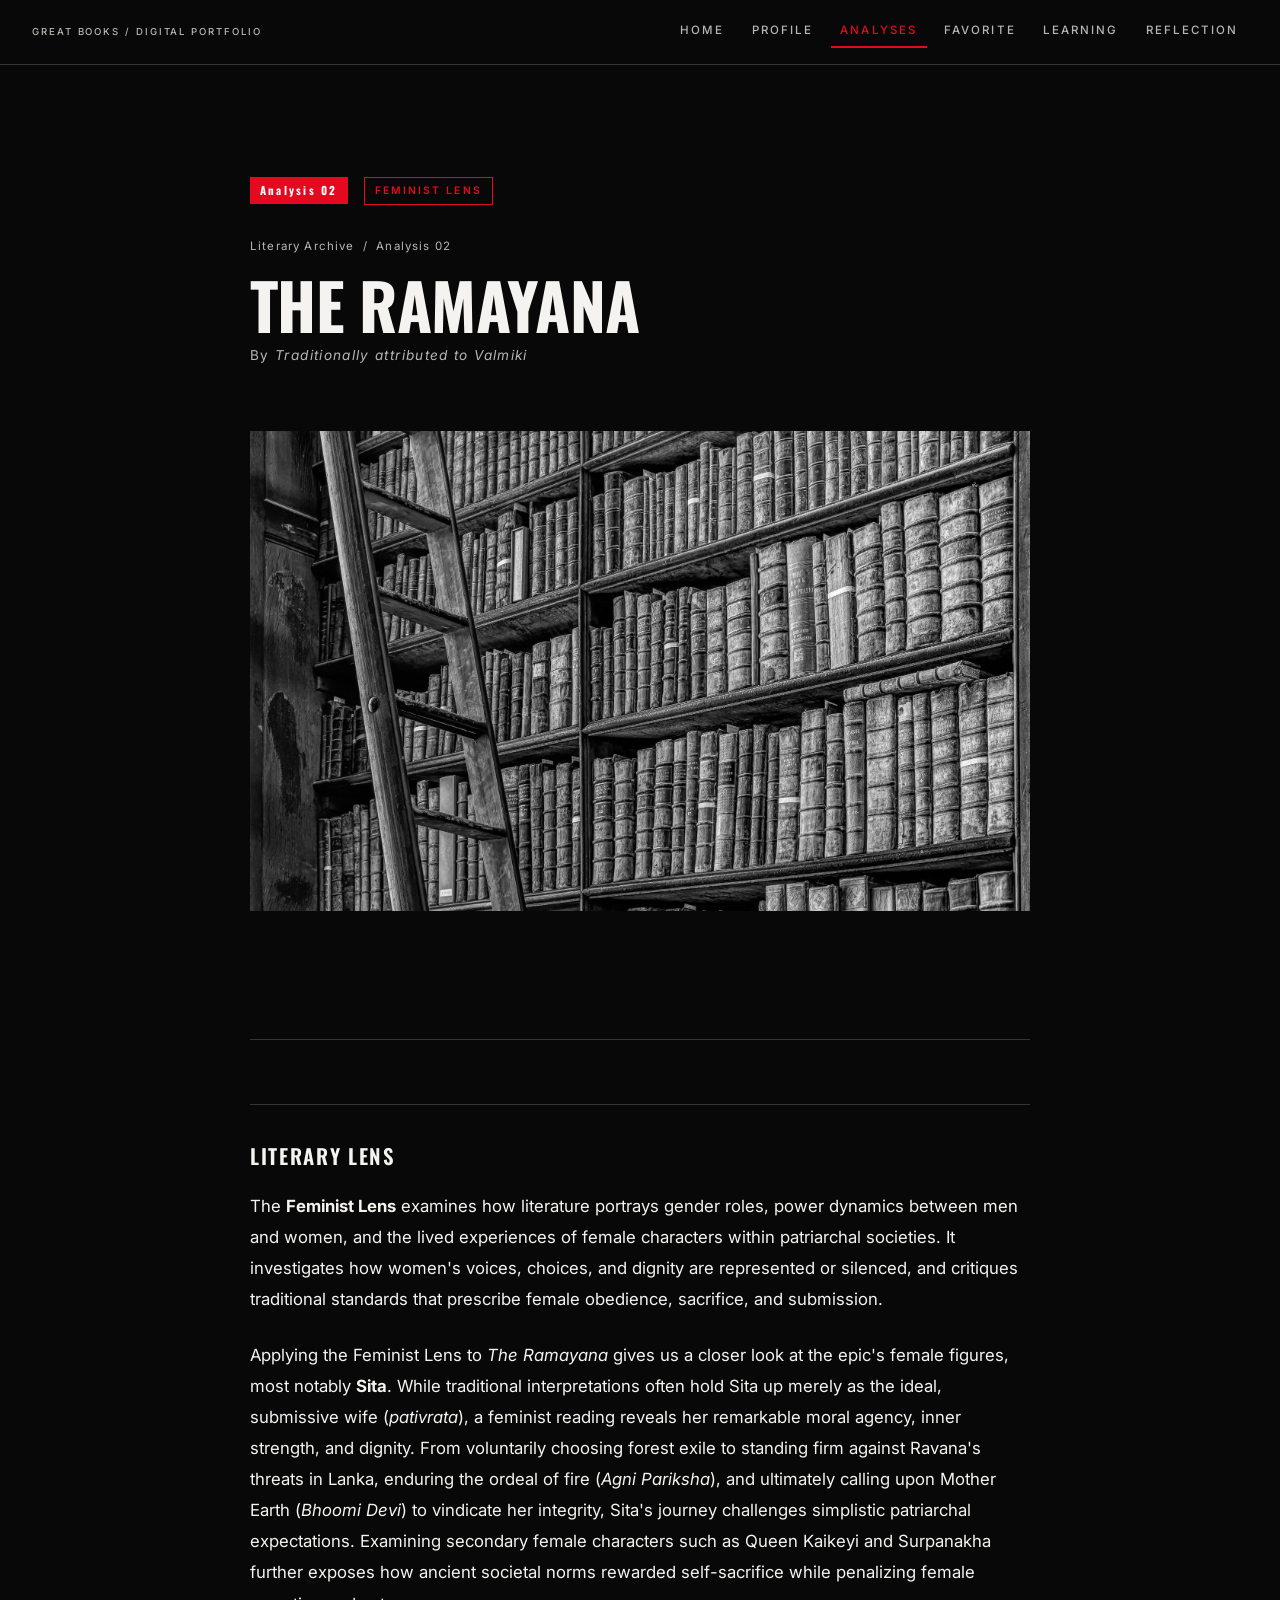
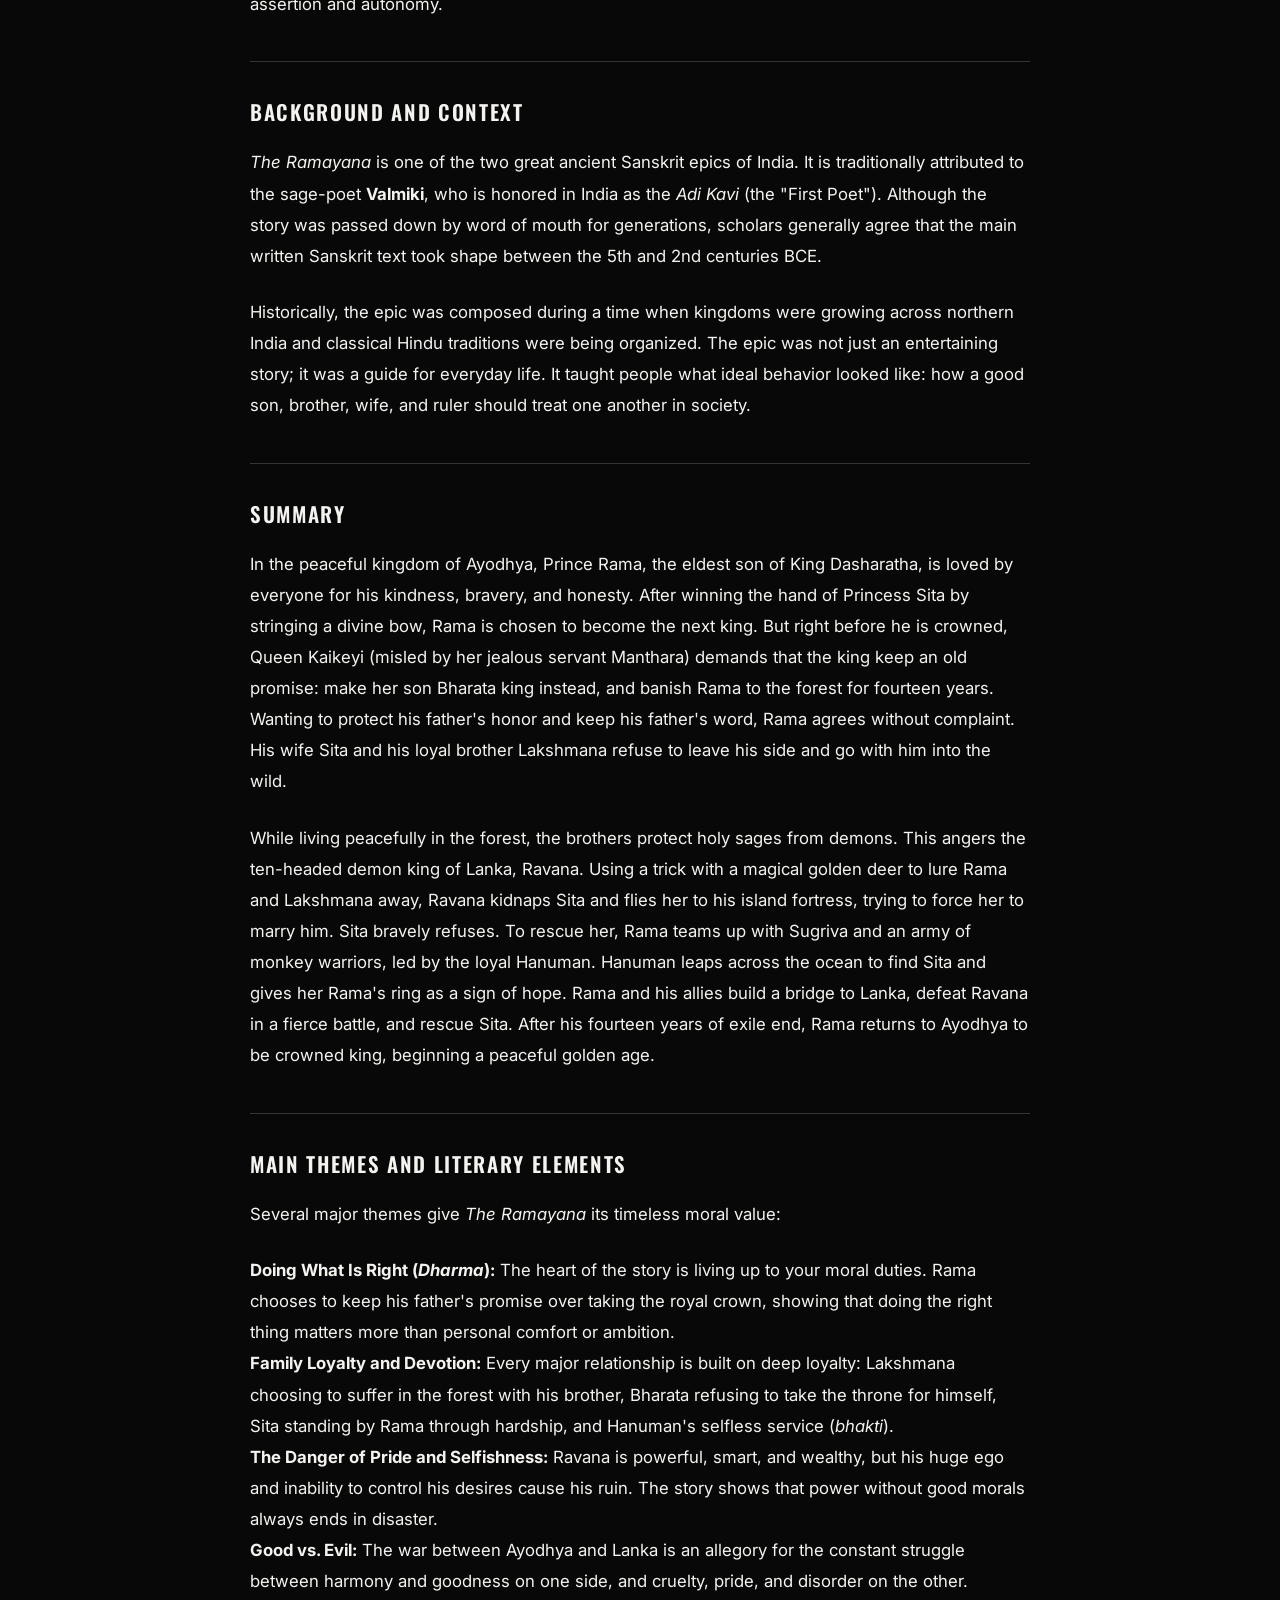
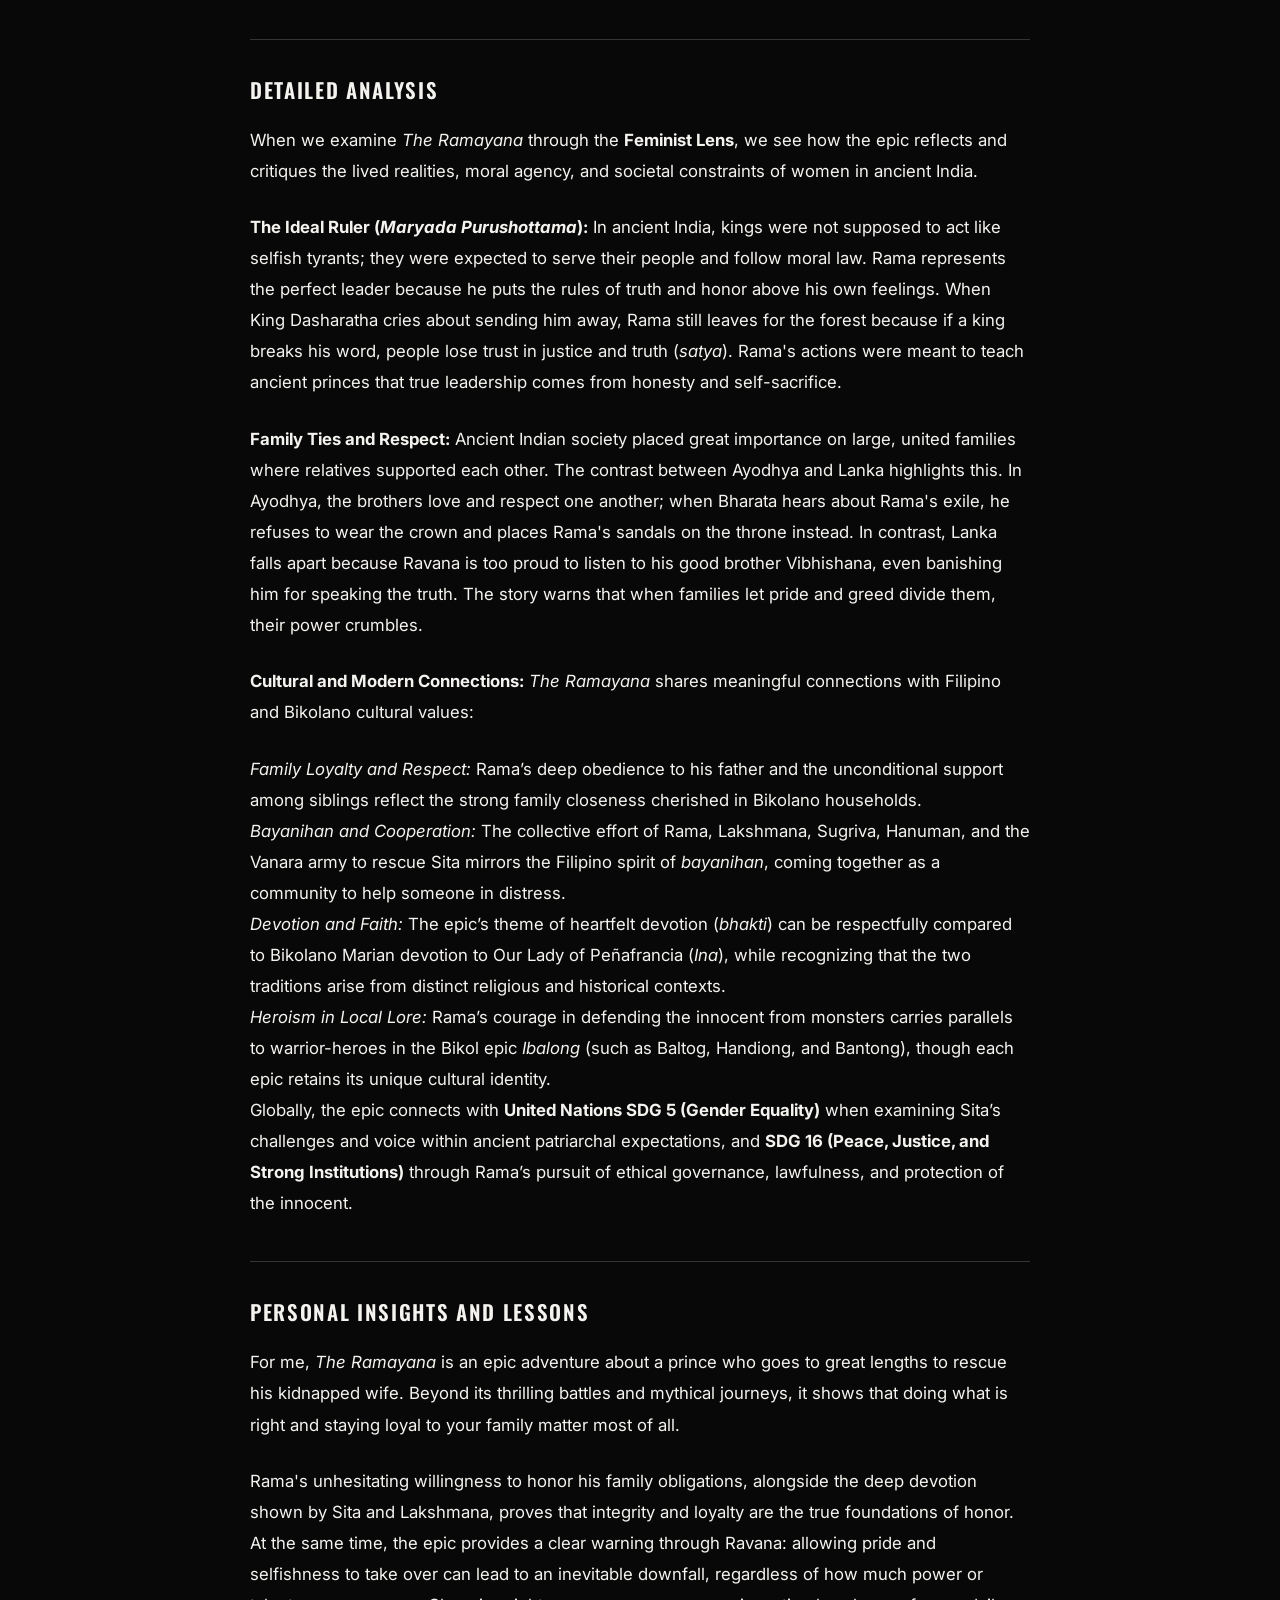
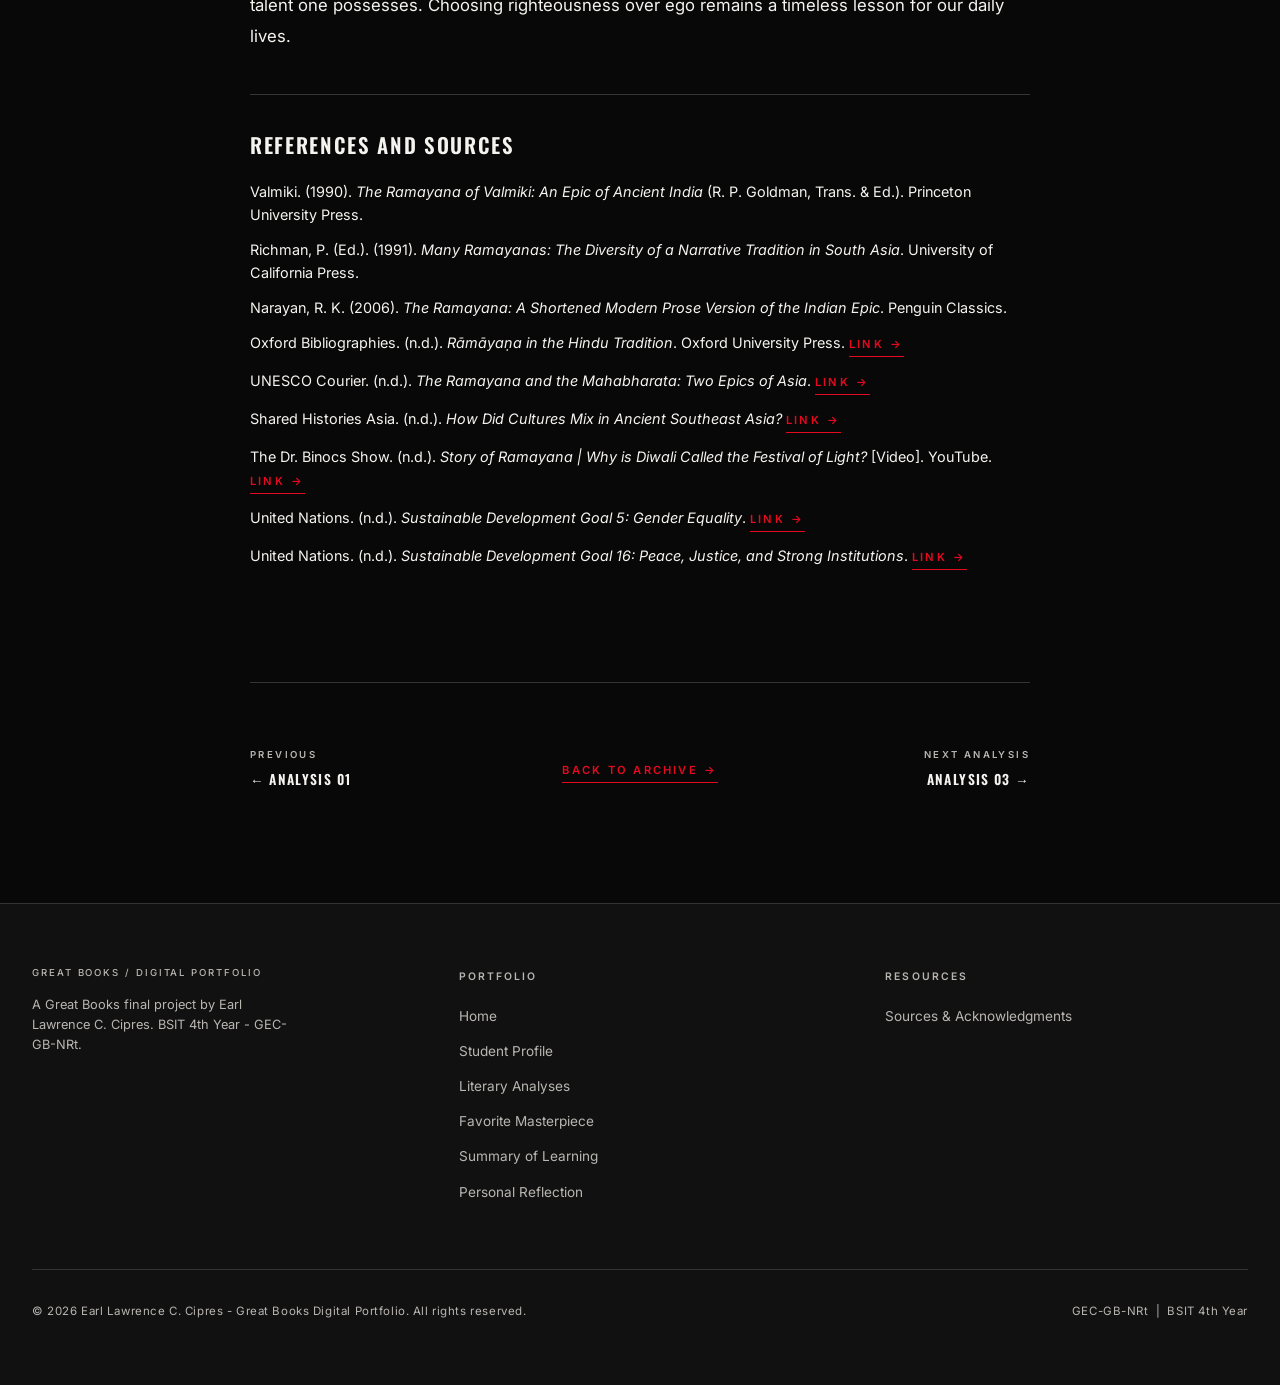
==== commit 09aa2281: "Refine literary analyses and improve natural writing" ====
--- a/analysis-2.html
+++ b/analysis-2.html
@@ -95,7 +95,7 @@
             prescribe female obedience, sacrifice, and submission.
           </p>
           <p>
-            Applying the Feminist Lens to <em>The Ramayana</em> offers profound insight into the epic's female figures,
+            Applying the Feminist Lens to <em>The Ramayana</em> gives us a closer look at the epic's female figures,
             most notably <strong>Sita</strong>. While traditional interpretations often hold Sita up merely as the ideal,
             submissive wife (<em>pativrata</em>), a feminist reading reveals her remarkable moral agency, inner strength,
             and dignity. From voluntarily choosing forest exile to standing firm against Ravana's threats in Lanka,
@@ -238,10 +238,7 @@
 
           <!-- ── SECTION 7: REFERENCES AND SOURCES ────────────── -->
           <h2>References and Sources</h2>
-          <p style="font-size:0.82rem;color:var(--text-secondary);margin-bottom:var(--space-md);">
-            <em>Note: The following references represent verified academic publications, translations, and foundational
-              critical sources on the Ramayana and ancient Indian literature:</em>
-          </p>
+
           <ul>
             <li style="margin-bottom:0.75rem;font-size:0.9rem;line-height:1.6;">
               Valmiki. (1990). <em>The Ramayana of Valmiki: An Epic of Ancient India</em> (R. P. Goldman, Trans. &amp;
